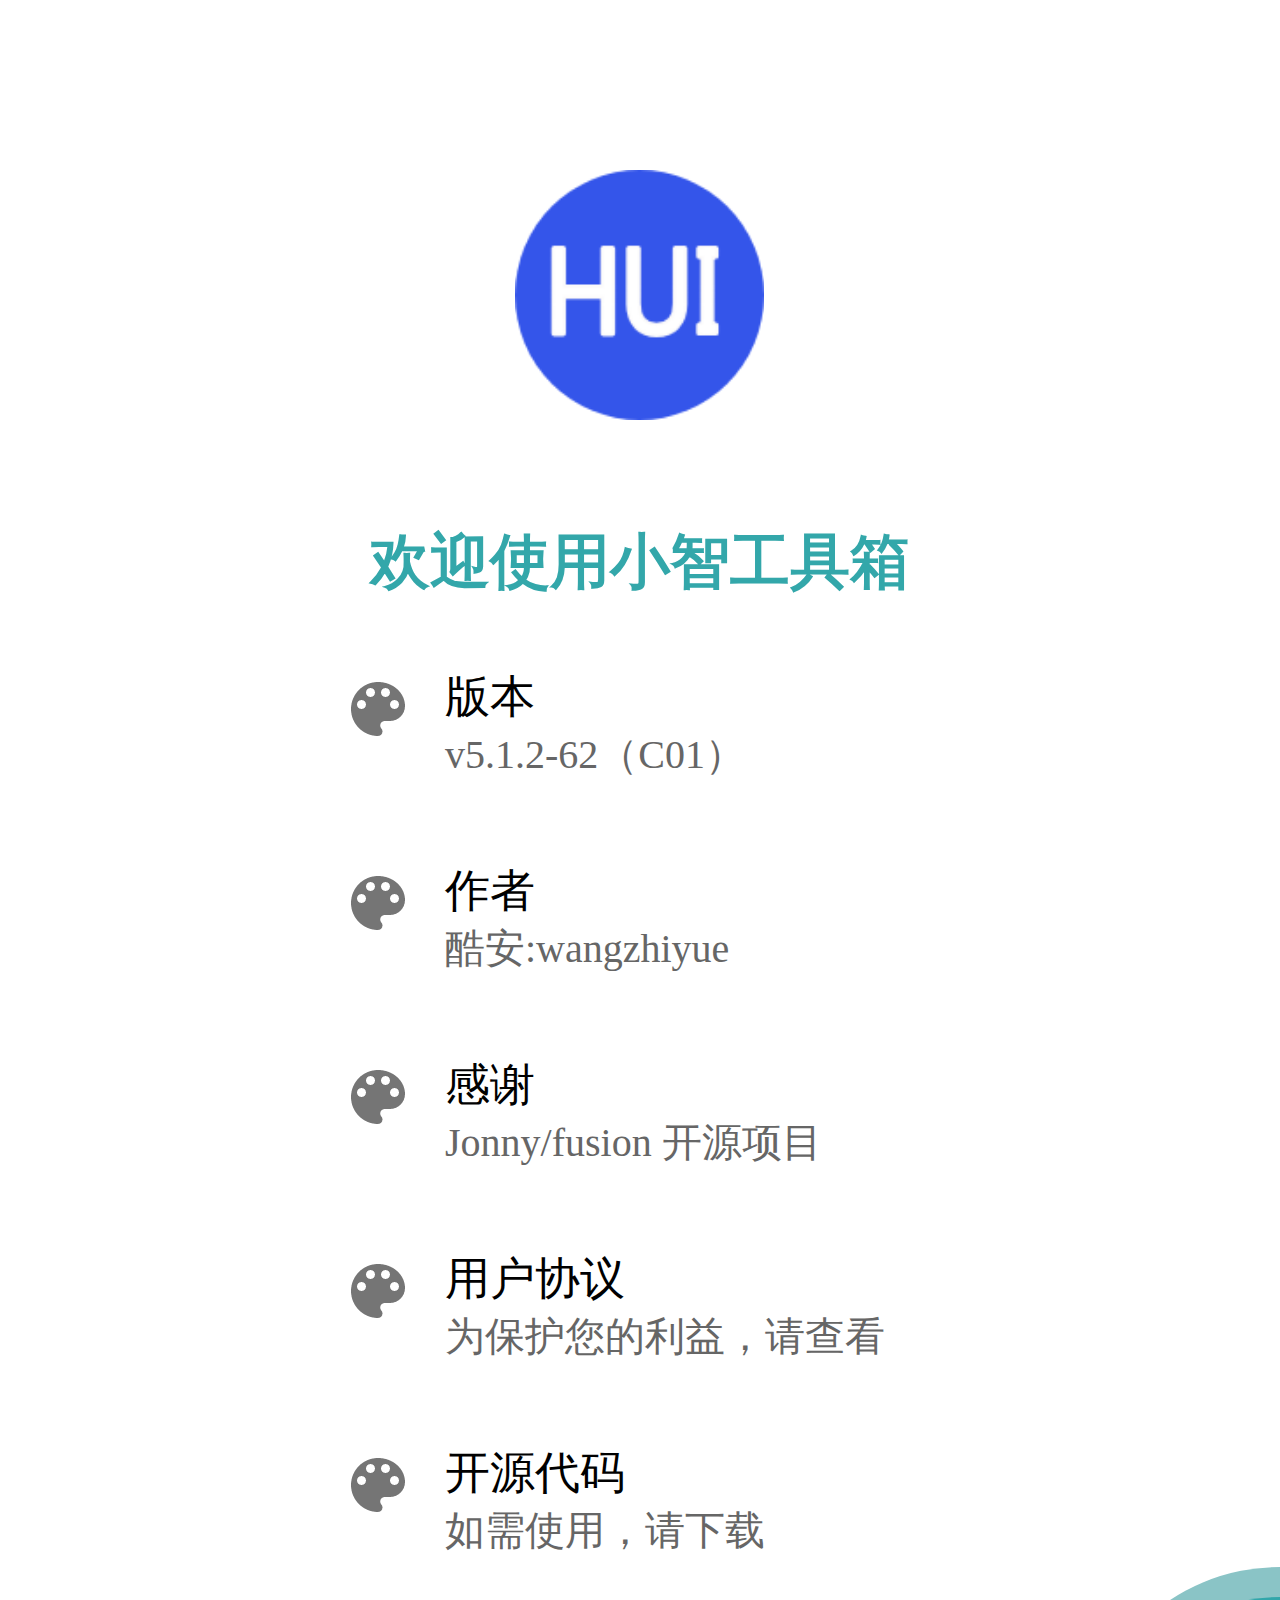
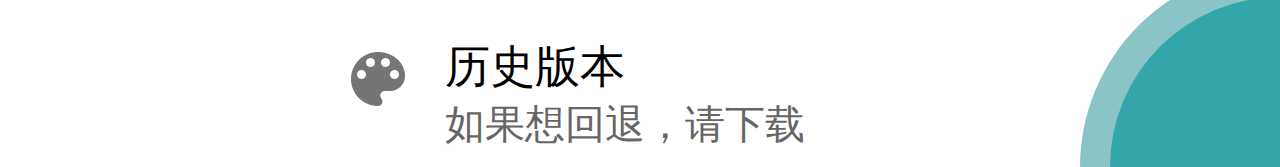
==== index.html @ c0839494 "Update index.html" ====
<html>
<head>
<title>about</title>
<meta http-equiv="Content-Type" content="text/html; charset=utf-8">
<style type="text/css">
.logo {
	width: 250;
	height: 250;
	margin: 0 auto;
	margin-top: 170px;
}

.tr1 a {
	font-size: 60px;
	color: #33a7aa;
	font-weight: bold;
}
#about{
	position:relative
}
#about #yuan {
	position:absolute;
	right:0;
	bottom:0
}
#about #yuan1 {
	position:absolute;
	right:0;
	bottom:0
}
.tr1 {
	text-align:center;
	margin-top:8%;
}
#img {float: left; 
	margin-right:30px;
}
.guanyu #jieshao #s2 {
	font-size: 40px;
	color: #666666;
}
.guanyu {
	width:600;
    height:130;
	margin: 0 auto;
	margin-top: 5%;
}
#about .guanyu #jieshao a {
	text-decoration: none;
	color: #000000;
}
#jieshao {
	float:left;
	font-size: 45px;
}
.yuan{
  width:200px;
  height:200px;
  border-radius:200px 0 0 0;
  background-color:#8ac4c6;
}
.yuan1{
  width:170px;
  height:170px;
  border-radius:170px 0 0 0;
  background-color:#32a6aa;
}

</style>
</head>
<body bgcolor="#ffffff" leftmargin="0" topmargin="0" marginwidth="0" marginheight="0" id="about">
		<div class="logo">
        <img src="logo.jpg" width="249" height="250">  
        </div>
        <div class="tr1">
        <a>欢迎使用小智工具箱</a> 
        </div>
        
    <div class="guanyu">
      <div id="img"><img src="1.gif"></div>
        <div id="jieshao">
        <div id="s1">版本</div>
        <div id="s2">v5.1.2-62（C01）</div>
      </div>
    </div>
                
     <div class="guanyu">
      <div id="img"><img src="1.gif"></div>
        <div id="jieshao">
        <a href="http://www.coolapk.com/u/917039">
        <div id="s1">作者</div>
        <div id="s2">酷安:wangzhiyue</div>
    
      </div>
    </div>
    
  <div class="guanyu">
      <div id="img"><img src="1.gif"></div>
        <div id="jieshao">
        <a href="https://www.coolapk.com/apk/cn.coldsong.fusionapp">
        <div id="s1">感谢</div>
        <div id="s2">Jonny/fusion 开源项目</div>
      </div>
    </div>
       
<div class="guanyu">
      <div id="img"><img src="1.gif"></div>
        <div id="jieshao">
        <a href="https://sharechain.qq.com/0eab3a01719bdb1a901ef85405c0770c">
        <div id="s1">用户协议</div>
        <div id="s2">为保护您的利益，请查看</div>
        </a>
  </div>
    </div>    
    
    <div class="guanyu">
      <div id="img"><img src="1.gif"></div>
        <div id="jieshao">
        <a href="https://www.lanzous.com/b574279">
        <div id="s1">开源代码</div>
        <div id="s2">如需使用，请下载</div>
        </a>
  </div>
    </div>    
    <div class="guanyu">
      <div id="img"><img src="1.gif"></div>
        <div id="jieshao">
        <a href="https://www.lanzous.com/b574278">
        <div id="s1">历史版本</div>
        <div id="s2">如果想回退，请下载</div>
        </a>
  </div>
    </div>    
 <div class="yuan" id="yuan"></div>
 <div class="yuan1" id="yuan1"></div> 
<!-- End Save for Web Slices -->
<!-- 作者@向阳之处必有声 -->
</body>
</html>
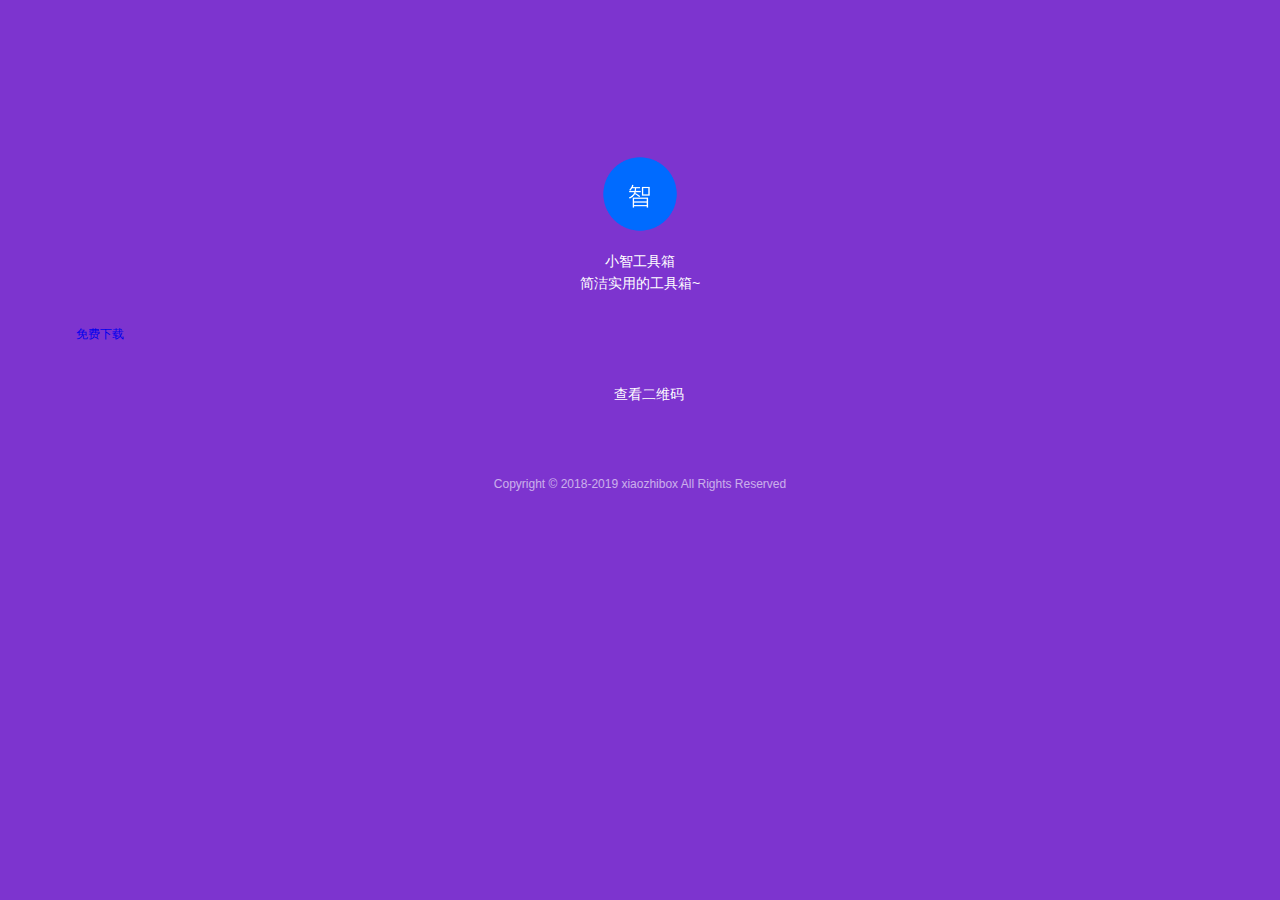
==== commit 304acdbf: "Add files via upload" ====
--- a/index.html
+++ b/index.html
@@ -1,139 +1,67 @@
-<html>
-<head>
-<title>about</title>
-<meta http-equiv="Content-Type" content="text/html; charset=utf-8">
-<style type="text/css">
-.logo {
-	width: 250;
-	height: 250;
-	margin: 0 auto;
-	margin-top: 170px;
-}
+<!DOCTYPE html PUBLIC "-//W3C//DTD XHTML 1.0 Transitional//EN" "http://www.w3.org/TR/xhtml1/DTD/xhtml1-transitional.dtd">
+<html xmlns="http://www.w3.org/1999/xhtml">
+	<head>
+		<meta http-equiv="Content-Type" content="text/html; charset=utf-8" />
+		<meta name="msapplication-task" content="name=购优惠;icon-uri=icon.png" />
+		<link rel="Shortcut Icon" href="/img/icon.png" />
 
-.tr1 a {
-	font-size: 60px;
-	color: #33a7aa;
-	font-weight: bold;
-}
-#about{
-	position:relative
-}
-#about #yuan {
-	position:absolute;
-	right:0;
-	bottom:0
-}
-#about #yuan1 {
-	position:absolute;
-	right:0;
-	bottom:0
-}
-.tr1 {
-	text-align:center;
-	margin-top:8%;
-}
-#img {float: left; 
-	margin-right:30px;
-}
-.guanyu #jieshao #s2 {
-	font-size: 40px;
-	color: #666666;
-}
-.guanyu {
-	width:600;
-    height:130;
-	margin: 0 auto;
-	margin-top: 5%;
-}
-#about .guanyu #jieshao a {
-	text-decoration: none;
-	color: #000000;
-}
-#jieshao {
-	float:left;
-	font-size: 45px;
-}
-.yuan{
-  width:200px;
-  height:200px;
-  border-radius:200px 0 0 0;
-  background-color:#8ac4c6;
-}
-.yuan1{
-  width:170px;
-  height:170px;
-  border-radius:170px 0 0 0;
-  background-color:#32a6aa;
-}
+		<meta name="viewport" content="width=device-width, initial-scale=1.0, maximum-scale=1.0, user-scalable=no">
+		<title>购优惠-在线下载-每天千款优惠券秒杀</title>
+		<meta name="description" content="购优惠-每天千款优惠券秒杀，一折限时疯抢！-购优惠" />
+		<meta name="keywords" content="购优惠-每天千款优惠券秒杀，一折限时疯抢！-购优惠" />
+		<link rel="stylesheet" type="text/css" href="css/g.css">
+		<link rel="stylesheet" type="text/css" href="css/download.css">
+	</head>
 
-</style>
-</head>
-<body bgcolor="#ffffff" leftmargin="0" topmargin="0" marginwidth="0" marginheight="0" id="about">
-		<div class="logo">
-        <img src="logo.jpg" width="249" height="250">  
-        </div>
-        <div class="tr1">
-        <a>欢迎使用小智工具箱</a> 
-        </div>
-        
-    <div class="guanyu">
-      <div id="img"><img src="1.gif"></div>
-        <div id="jieshao">
-        <div id="s1">版本</div>
-        <div id="s2">v5.1.2-62（C01）</div>
-      </div>
-    </div>
-                
-     <div class="guanyu">
-      <div id="img"><img src="1.gif"></div>
-        <div id="jieshao">
-        <a href="http://www.coolapk.com/u/917039">
-        <div id="s1">作者</div>
-        <div id="s2">酷安:wangzhiyue</div>
-    
-      </div>
-    </div>
-    
-  <div class="guanyu">
-      <div id="img"><img src="1.gif"></div>
-        <div id="jieshao">
-        <a href="https://www.coolapk.com/apk/cn.coldsong.fusionapp">
-        <div id="s1">感谢</div>
-        <div id="s2">Jonny/fusion 开源项目</div>
-      </div>
-    </div>
-       
-<div class="guanyu">
-      <div id="img"><img src="1.gif"></div>
-        <div id="jieshao">
-        <a href="https://sharechain.qq.com/0eab3a01719bdb1a901ef85405c0770c">
-        <div id="s1">用户协议</div>
-        <div id="s2">为保护您的利益，请查看</div>
-        </a>
-  </div>
-    </div>    
-    
-    <div class="guanyu">
-      <div id="img"><img src="1.gif"></div>
-        <div id="jieshao">
-        <a href="https://www.lanzous.com/b574279">
-        <div id="s1">开源代码</div>
-        <div id="s2">如需使用，请下载</div>
-        </a>
-  </div>
-    </div>    
-    <div class="guanyu">
-      <div id="img"><img src="1.gif"></div>
-        <div id="jieshao">
-        <a href="https://www.lanzous.com/b574278">
-        <div id="s1">历史版本</div>
-        <div id="s2">如果想回退，请下载</div>
-        </a>
-  </div>
-    </div>    
- <div class="yuan" id="yuan"></div>
- <div class="yuan1" id="yuan1"></div> 
-<!-- End Save for Web Slices -->
-<!-- 作者@向阳之处必有声 -->
-</body>
-</html>
+	<body class="appdownload-body">
+		<div class="mb-stars"></div>
+		<div class="page-bg-btm mobile"></div>
+
+		<div class="appdownload-wrap">
+			<div class="appdownload-logo">
+				<img src="img/icon.png" width="80" height="80">
+				<p class="appname">小智工具箱<br />简洁实用的工具箱~</p>
+			</div>
+			<!--提示：页面不存在-->
+			<!--提示：暂不支持的机型-->
+			<div class="appdownload-btns">
+			<a href="https://www.coolapk.com/apk/cn.coldsong.fusionapp">
+					<span class="ico ico-android"></span>
+					<span class="txt">免费下载</span>
+				</a>
+			</div>
+
+			<span class="appdownload-check-erwei">查看二维码</span>
+			<p class="appdownload-copyright">Copyright © 2018-2019  xiaozhibox All Rights Reserved</p>
+		</div>
+
+		<div class="appdownload-erwei-overlay" style="display: none;">
+			<div class="container">
+				<p>扫描二维码下载</p>
+				<img src="img/1451458631463625.png" width="112" height="112" alt="" />
+			</div>
+		</div>
+
+		<script type="text/javascript" src="js/jquery-1.8.0.min.js?time=20150409"></script>
+		<script type="text/javascript">
+			$(function() {
+				var checkErweiBtn = $(".appdownload-check-erwei"),
+					erweiOverlay = $(".appdownload-erwei-overlay"),
+					erweiOverlayContainer = erweiOverlay.find(".container");
+				checkErweiBtn.click(function() {
+					erweiOverlay.fadeIn();
+				});
+				erweiOverlay.click(function(evt) {
+					evt.stopPropagation();
+					if (!$(evt.target).hasClass("container") && !$(evt.target).parents().hasClass("container")) {
+						console.log($(evt.target));
+						$(this).fadeOut();
+					}
+				});
+			});
+		</script>
+		<script async="" src="js/analytics.js"></script>
+		<script src="js/part1.js"></script>
+		<script src="js/part2.js"></script>
+	</body>
+</html>
--- a/css/g.css
+++ b/css/g.css
@@ -0,0 +1,31 @@
+@charset "utf-8";
+
+/*缺省值begin*/
+html{ margin:0px; padding:0px;}
+body{ margin:0px; padding:0px; font-size:12px; font-family:Tahoma, Geneva, sans-serif; color:#fff;}
+a{ text-decoration:none; outline:none;}
+a:hover{ text-decoration:none; outline:none;}
+a:active, a:visited{ outline:none;}
+p,ul,li,form,h1,h2,h3,h4,h5,h6,dl,dt,dd,img,div,table,td,th,input,textarea{ margin:0px; padding:0px;}
+h2,h3{font-size:px;}
+input,textarea{font-family:Tahoma, Geneva, sans-serif;outline:none;font-size:12px;}
+table,td{ border-collapse:collapse;}
+ul,li,dl,dt,dd,ol{ list-style:none;}
+.yahei{font-family:微软雅黑,Microsoft YaHei,Arial,SimSun;}
+.wrap{width:1040px;margin-left:auto; margin-right:auto;}
+img{ border:0 none;overflow:hidden;}
+em,i{font-style:normal;font-weight:normal;}
+
+.dh-row:after,
+.clearfix:after{content:".";display:block;height:0;clear:both;visibility:hidden;}
+.dh-row,
+.clearfix{zoom:1;}
+
+/*“\5b8b\4f53″ 就是 “宋体”。用 unicode 表示，不用 SimSun, 是因为 Firefox 的某些版本和 Opera 不支持 SimSun 的写法。避免产生乱码，对页面造成影响。*/
+.fontlh{font:12px/1.5 tahoma,arial,\5b8b\4f53;}
+.fontNum{font:Arial,SimSun;}
+.red{color:#ee383e;}.blue{color:#1aadc0;}
+
+.html-data{ word-wrap:break-word; line-height:2; color:#333; font-size: 14px;}
+.html-data img{ max-width: 100%; vertical-align: text-bottom;}
+/*缺省值end*/--- a/css/download.css
+++ b/css/download.css
@@ -0,0 +1,96 @@
+@charset "utf-8";
+/* CSS Document */
+.g-overlay{display:none;left:0;top:0;width:100%;z-index:500;}
+.dialog-container{position:absolute;background-color:#fff;left:50%;}
+.slider-container{ overflow:hidden; position:relative;}
+.slider-flags{ position:absolute; font-size:0;}
+.slider-flags .item{ display:inline-block; cursor:pointer;}
+.img-box{ display:block; overflow:hidden; position:relative;}
+.ico{ font-size:0; background-repeat:no-repeat;}
+.hidden{ display:none;}
+.hide-txt{ overflow:hidden; white-space:nowrap; text-overflow:ellipsis; position:relative;}
+.btn{ box-sizing:border-box; border:1px solid #fff; color:#fff; text-align: center; }
+.pc-contanier{ overflow: hidden;}
+.pc-bg,
+.pc-wrap{ position: absolute; left: 0; top: 0; width: 100%; height: 100%; background-color: #f5f5f5; z-index: 10;}
+.pc-bg{ display: none; z-index: 20;}
+.pc-bg1{ background-color: #c53bc7;}
+.pc-bg2{ background-color: #3bc758;}
+.pc-bg3{ background-color: #914ddf;}
+.pc-bg4{ background-color: #3984e8;}
+.pc-bg.current{ display: block;}
+.page-bg-btm{ position: absolute; left: 0; bottom: 0; width: 100%; height: 133px; background: url(../imgs/common/bottom_bg.png) repeat-x center top; font-size: 0; z-index: 30;}
+.page-bg-btm.mobile{ position: fixed; height: 66px; background-size: 489px 66px;}
+.pc-body{ position: absolute; left: 50%; top: 50%; width: 1040px; height: 580px; margin:-290px 0 0 -520px; z-index: 100;}
+.pc-body-item{ float: left; width: 50%;}
+.pc-pics-box{ width: 520px; height: 580px;}
+.pc-pics-box .item{ display: none; position: absolute; left: 0; top:0;}
+.pc-pics-box .item.current{ display: inline-block;}
+.pc-main{ padding:100px 0 0 12px;}
+.pc-logo{ height: 88px; position: relative;}
+.pc-logo .logo{height: 70px;padding: 10px 0}
+.pc-logo .appname{position: absolute; left: 80px; top: 15px; font-size: 12px; letter-spacing: 3px;font-size: 28px;line-height: 32px}
+.pc-logo .version{position: absolute; left: 80px; top: 55px; font-size: 14px; letter-spacing: 3px;}
+.pc-btns{ margin-top: 40px; font-size: 0;}
+.pc-btns .btn{ display: inline-block; width: 172px; height: 48px; line-height: 48px; font-size: 16px; margin-right: 16px; border-radius: 30px; position: relative; overflow: hidden; transition:all 0.2s; -webkit-transition:all 0.4s; -moz-transition:all 0.4s;}
+.pc-btns .btn:hover{ background-color: rgba(255,255,255,.3);}
+.pc-btns .ico{ float: left; width: 36px; height: 36px; background-position: left top; background-repeat: no-repeat; margin:5px 6px 0 32px; background-size: 36px 36px;}
+.pc-btns .ico-ios{ background-image: url(../imgs/common/icon_ios.png);}
+.pc-btns .ico-android{ background-image: url(../imgs/common/icon_android.png);}
+.pc-btns .txt{float: left;}
+.pc-erwei{ margin-top: 36px; font-size: 14px;}
+.pc-erwei .img-box{ padding: 16px 0 0 20px;}
+.pc-bg-flag{ left: 0; bottom: 72px; width: 100%; text-align: center; z-index: 110;}
+.pc-bg-flag .item{ width: 20px; height: 20px; background: url(../imgs/common/dott_n.png) no-repeat center center;}
+.pc-bg-flag .item.current{ background-image: url(../imgs/common/dott_f.png);}
+.pc-copyright{ position: absolute; left: 0; bottom: 20px; width: 100%; text-align: center; z-index: 120; opacity: .6; filter:alpha(opacity=60);}
+.slider-next,
+.slider-prev{ width: 88px; height: 88px; position:absolute; top: 50%; z-index: 130; margin-top: -44px; cursor:pointer; background-repeat:no-repeat; background-position: left top; font-size:0; opacity: 0.6; filter:alpha(opacity=90); transition:all 0.2s; -pckit-transition:all 0.2s; -moz-transition:all 0.2s;}
+.slider-next{ right: 20px; background-image: url(../imgs/common/arrow_next.png);}
+.slider-prev{ left: 20px; background-image: url(../imgs/common/arrow_previous.png);}
+.slider-next:hover,
+.slider-prev:hover{ opacity: 1.0; filter:alpha(opacity=100);}
+
+/*appdownload begin*/
+.appdownload-body{ background-color:#7d34cf;}
+.appdownload-wrap{ width:100%; text-align:center; position:relative; z-index:100;}
+
+.mb-stars{ position: fixed; left: 0; top: 20px; width: 100%; height: 158px; background: url(../imgs/common/stars.png) repeat-x center top; background-size: 320px 158px;}
+
+.appdownload-logo{ padding-top:154px;}
+.appdownload-logo .appname{ color:#fff; font-size:14px; padding-top:16px; line-height:22px;}
+.appdownload-note{ color:#fff; font-size:14px; padding-top:36px; line-height:22px;}
+.appdownload-btns{ padding:32px 0 26px; position:relative; overflow:hidden;}
+.appdownload-btns .btn{ display:block; max-width:185px; margin:22px auto 0 auto; border-radius:21px; line-height:42px; height:42px; text-align:left; position:relative; font-size: 16px; position:relative; overflow:hidden;}
+.appdownload-btns .ico{ float: left; width: 30px; height: 30px; background-position: left top; background-repeat: no-repeat; background-size: 30px 30px; margin:4px 6px 0 40px;}
+.appdownload-btns .ico-ios{ background-image: url(../imgs/common/icon_ios.png);}
+.appdownload-btns .ico-android{ background-image: url(../imgs/common/icon_android.png);}
+.appdownload-btns .txt{float: left;}
+
+.appdownload-copyright{ padding:73px 0 60px; opacity: .6; filter:alpha(opacity=60);}
+.appdownload-copyright-web{ padding:0; position:fixed; bottom:24px; width:100%; left:0; }
+
+.appdownload-check-erwei{ padding-left:18px; cursor:pointer; color:#fff; font-size:14px; margin-top:26px; background:url(../imgs/common/icon_erwei_small.png) no-repeat left 2px; background-size:14px 14px;}
+.appdownload-erwei-box{ width:112px; height:112px; padding:4px; background-color:#fff; margin:24px auto 0 auto;}
+.appdownload-erwei-overlay{ display:none; position:fixed; left:0; top:0; width:100%; height:100%; background-color:rgba(0,0,0,.5); z-index:1000;}
+.appdownload-erwei-overlay .container{ position:absolute; left:50%; top:50%; width:226px; height:226px; margin:-113px 0 0 -113px; background-color:#fff; font-size:14px; color:#4a4a4a; text-align:center;}
+.appdownload-erwei-overlay .container p{ margin:32px 0 24px 0;}
+
+.android-guider{ position:absolute; left:0; top:0; right:0; bottom:0; background-color:rgba(0,0,0,.69); z-index:5000;}
+.android-guider-arrow{ position:absolute; right:24px; top:8px; width:44px; height:47px;}
+.android-guider-box{ margin-top:66px; padding:0 40px; }
+.android-guider-text{ width:100%; max-width:100%;}
+/*appdownload end*/
+
+
+/* fixed on 2015-09-24 begin*/
+canvas{display: block;}
+#particles-js{position: absolute; left: 0; top: 0; width: 100%; height: 100%; z-index: 30;overflow: hidden;}
+.mb-stars,
+.page-bg-btm{display: none;}
+/* fixed on 2015-09-24 end*/
+
+
+
+
+
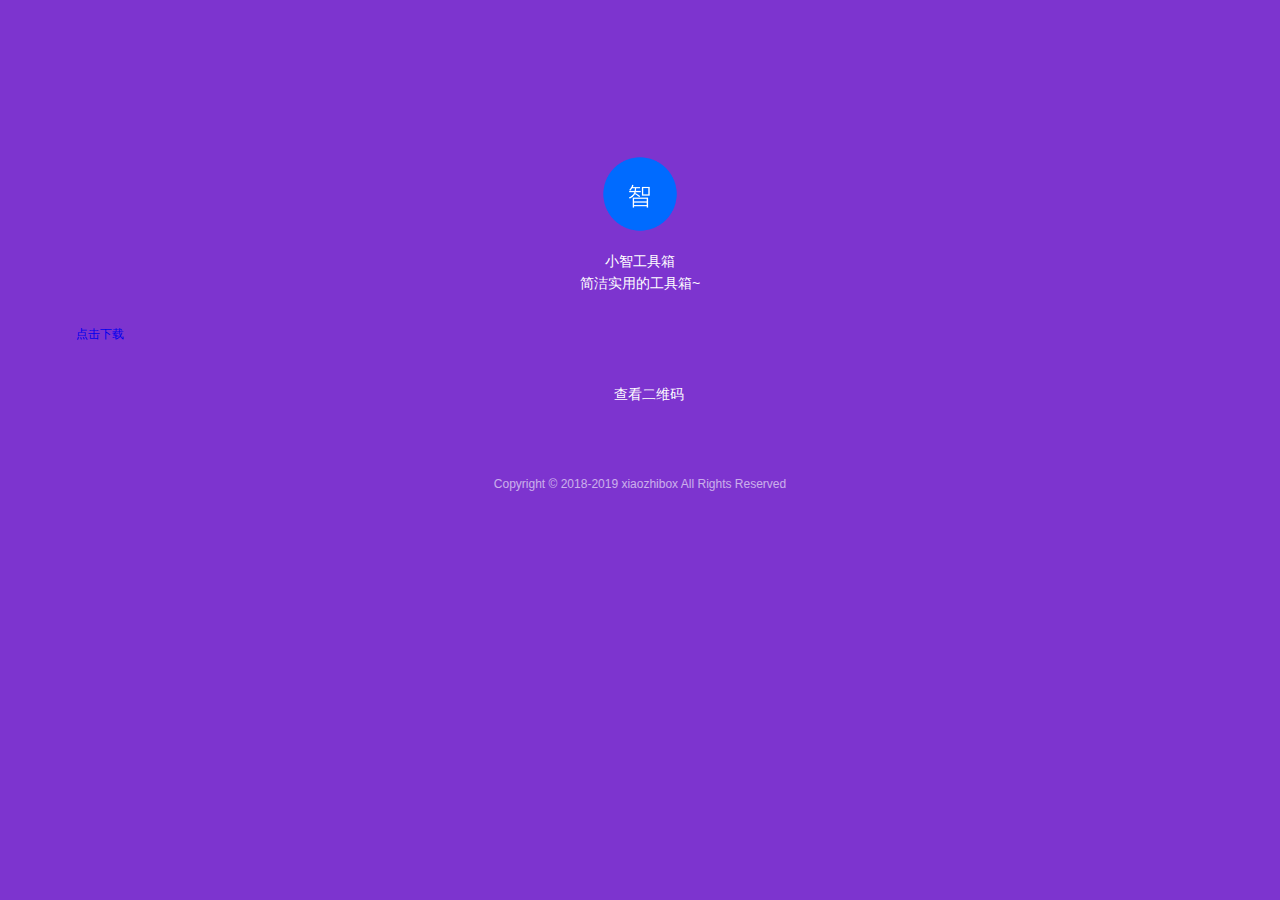
==== commit 9ada4dff: "Update index.html" ====
--- a/index.html
+++ b/index.html
@@ -2,13 +2,13 @@
 <html xmlns="http://www.w3.org/1999/xhtml">
 	<head>
 		<meta http-equiv="Content-Type" content="text/html; charset=utf-8" />
-		<meta name="msapplication-task" content="name=购优惠;icon-uri=icon.png" />
+		<meta name="msapplication-task" content="name=小智工具箱;icon-uri=icon.png" />
 		<link rel="Shortcut Icon" href="/img/icon.png" />
 
 		<meta name="viewport" content="width=device-width, initial-scale=1.0, maximum-scale=1.0, user-scalable=no">
-		<title>购优惠-在线下载-每天千款优惠券秒杀</title>
-		<meta name="description" content="购优惠-每天千款优惠券秒杀，一折限时疯抢！-购优惠" />
-		<meta name="keywords" content="购优惠-每天千款优惠券秒杀，一折限时疯抢！-购优惠" />
+		<title>小智工具箱-简洁实用的工具箱</title>
+		<meta name="description" content="小智工具箱-简洁实用的工具箱" />
+		<meta name="keywords" content="小智工具箱-简洁实用的工具箱" />
 		<link rel="stylesheet" type="text/css" href="css/g.css">
 		<link rel="stylesheet" type="text/css" href="css/download.css">
 	</head>
@@ -25,9 +25,9 @@
 			<!--提示：页面不存在-->
 			<!--提示：暂不支持的机型-->
 			<div class="appdownload-btns">
-			<a href="https://www.coolapk.com/apk/cn.coldsong.fusionapp">
+			<a href="http://xiaozhii.xyz/download.html">
 					<span class="ico ico-android"></span>
-					<span class="txt">免费下载</span>
+					<span class="txt">点击下载</span>
 				</a>
 			</div>
 
@@ -64,4 +64,4 @@
 		<script src="js/part1.js"></script>
 		<script src="js/part2.js"></script>
 	</body>
-</html>
+</html>
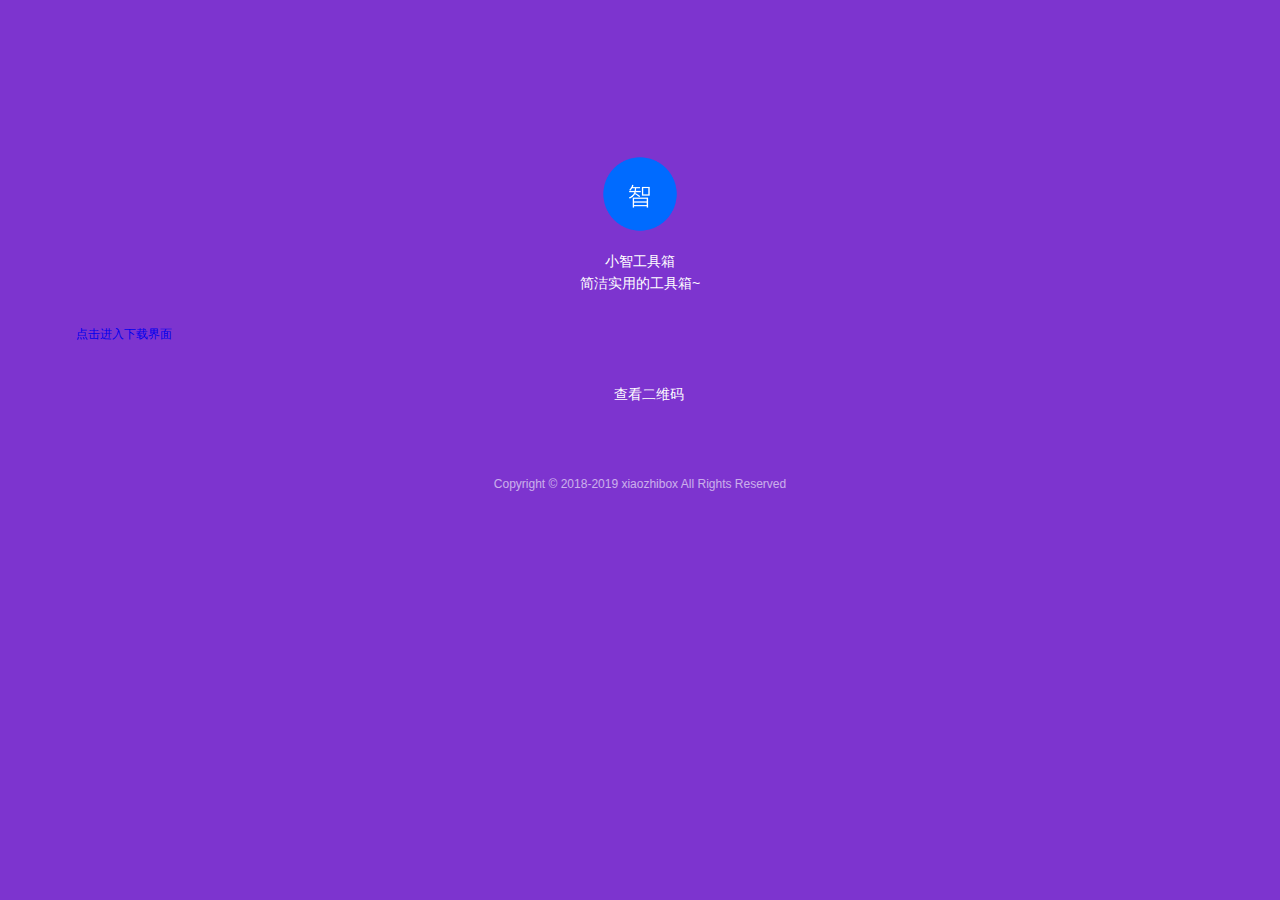
==== commit 5924f614: "Update index.html" ====
--- a/index.html
+++ b/index.html
@@ -27,7 +27,7 @@
 			<div class="appdownload-btns">
 			<a href="http://xiaozhii.xyz/download.html">
 					<span class="ico ico-android"></span>
-					<span class="txt">点击下载</span>
+					<span class="txt">点击进入下载界面</span>
 				</a>
 			</div>
 
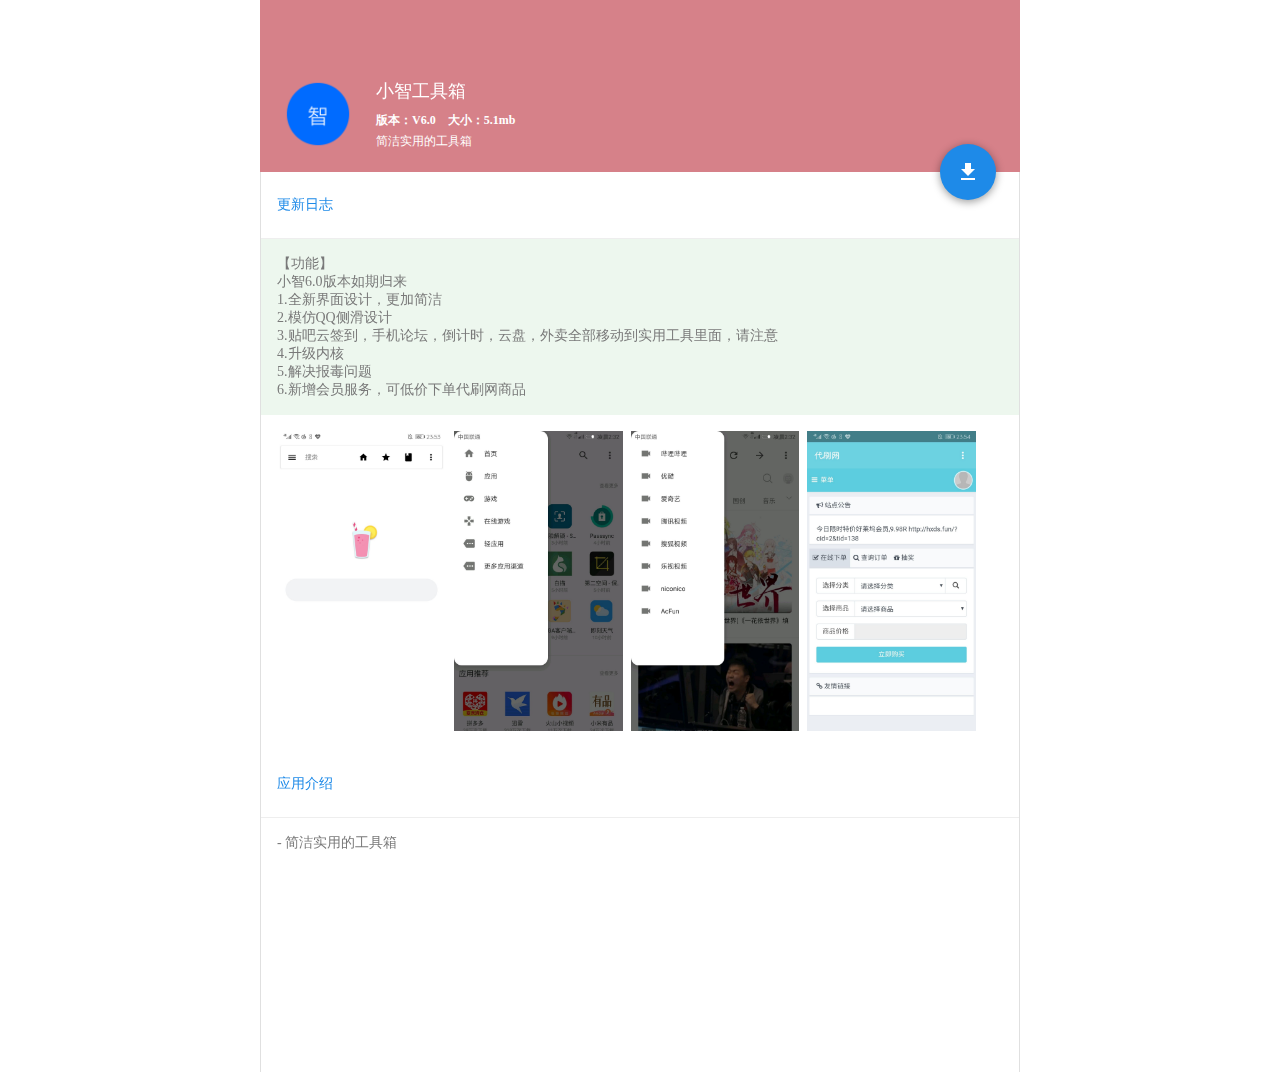
==== commit c6d31491: "Rename download.html to index.html" ====
--- a/index.html
+++ b/index.html
@@ -1,67 +1,224 @@
-<!DOCTYPE html PUBLIC "-//W3C//DTD XHTML 1.0 Transitional//EN" "http://www.w3.org/TR/xhtml1/DTD/xhtml1-transitional.dtd">
-<html xmlns="http://www.w3.org/1999/xhtml">
+<!DOCTYPE html>
+<html lang="en">
 	<head>
-		<meta http-equiv="Content-Type" content="text/html; charset=utf-8" />
-		<meta name="msapplication-task" content="name=小智工具箱;icon-uri=icon.png" />
-		<link rel="Shortcut Icon" href="/img/icon.png" />
-
-		<meta name="viewport" content="width=device-width, initial-scale=1.0, maximum-scale=1.0, user-scalable=no">
-		<title>小智工具箱-简洁实用的工具箱</title>
-		<meta name="description" content="小智工具箱-简洁实用的工具箱" />
-		<meta name="keywords" content="小智工具箱-简洁实用的工具箱" />
-		<link rel="stylesheet" type="text/css" href="css/g.css">
-		<link rel="stylesheet" type="text/css" href="css/download.css">
+		<meta charset="UTF-8">
+		<title>小智工具箱 下载</title>
+		<meta name="viewport" content="width=device-width, initial-scale=1, maximum-scale=1, user-scalable=no">
+		<style>
+			* {
+				font-family: '微软雅黑';
+				box-sizing: border-box;
+				outline: none;
+				margin: 0;
+				padding: 0;
+				border: 0;
+				text-decoration: none;
+				-webkit-tap-highlight-color: rgba(0, 0, 0, 0);
+				color: #3c3c3c;
+			}
+
+			html,
+			body {
+				height: 100%;
+				margin: 0 auto;
+				max-width: 760px;
+			}
+
+			header {
+				position: fixed;
+				top: 0;
+				width: 100%;
+				max-width: 760px;
+				height: 56px;
+				z-index: 1
+			}
+
+			u {
+				color: #fff;
+				font-size: 18px;
+				position: fixed;
+				top: 64px;
+				margin-left: 116px;
+				z-index: 2;
+				display: block;
+				height: 55px;
+				line-height: 55px;
+			}
+
+			header img {
+				width: 56px;
+				height: 56px;
+				padding: 16px
+			}
+
+			header img:active {
+				background: rgba(255, 255, 255, 0.4);
+			}
+
+			main {
+				z-index: -1;
+				position: fixed;
+				top: 0;
+				padding-top: 56px;
+				height: 172px;
+				background: #d68189;
+				100%;
+				width: 100%;
+				max-width: 760px;
+			}
+
+			main img {
+				width: 68px;
+				height: 68px;
+				margin: 24px;
+				float: left
+			}
+
+			main b {
+				margin-top: 56px;
+				display: block;
+				color: #fff;
+				font-size: 12px
+			}
+
+			main p {
+				color: #fff;
+				font-size: 12px;
+				margin-top: 4px
+			}
+
+			ul {
+				padding-top: 172px
+			}
+
+			ul a {
+				margin-top: -28px;
+				margin-right: 24px;
+				background: #1e8ae8;
+				width: 56px;
+				height: 56px;
+				float: right;
+				box-shadow: 0px 2px 8px rgba(0, 0, 0, 0.4);
+				border-radius: 56px;
+			}
+
+			ul a img {
+				width: 56px;
+				height: 56px;
+				padding: 16px;
+			}
+
+			aside {
+				display: block;
+				background: #fff;
+				height: 100%;
+				border-left: solid 1px #e0e0e0;
+				border-right: solid 1px #e0e0e0
+			}
+
+			aside li {
+				list-style: none;
+				padding: 24px 16px;
+				color: #1e8ae8;
+				font-size: 14px;
+				background: #fff;
+				border-bottom: solid 1px #eee
+			}
+
+			aside li b {
+				color: #d0d0d0;
+				font-size: 10px;
+				margin-left: 8px
+			}
+
+			aside ol {
+				padding: 16px;
+				font-size: 14px;
+				color: #797979;
+				background: #edf7ee;
+				min-height: 100px
+			}
+
+			aside p {
+				padding: 16px;
+			}
+
+			aside p cite {
+				white-space: nowrap;
+				overflow-x: auto;
+				display: block;
+			}
+
+			aside p img {
+				height: 300px;
+				background: #eee;
+				margin-right: 4px;
+			}
+
+			aside div {
+				padding: 16px;
+				font-size: 14px;
+				color: #797979;
+				min-height: 196px
+			}
+		</style>
 	</head>
-
-	<body class="appdownload-body">
-		<div class="mb-stars"></div>
-		<div class="page-bg-btm mobile"></div>
-
-		<div class="appdownload-wrap">
-			<div class="appdownload-logo">
-				<img src="img/icon.png" width="80" height="80">
-				<p class="appname">小智工具箱<br />简洁实用的工具箱~</p>
+	<body>
+
+		<header> </header>
+
+		<u>小智工具箱</u>
+		<main><img src="img/icon.png"><b>版本：V6.0　大小：5.1mb</b>
+			<p>简洁实用的工具箱</p>
+		</main>
+		<ul><a href="https://xiaozhii.oss-cn-shanghai.aliyuncs.com/xiaozhi/%E5%B0%8F%E6%99%BA%E5%B7%A5%E5%85%B7%E7%AE%B1_6.0.apk"><img src="img/down.png"></a></ul>
+		<aside>
+			<li>更新日志</li>
+			<ol>【功能】<br />
+小智6.0版本如期归来<br />
+1.全新界面设计，更加简洁<br />
+2.模仿QQ侧滑设计<br />
+3.贴吧云签到，手机论坛，倒计时，云盘，外卖全部移动到实用工具里面，请注意<br />
+4.升级内核<br />
+5.解决报毒问题<br />
+6.新增会员服务，可低价下单代刷网商品<br />
+			</ol>
+			<p>
+				<cite>
+					<img src="img/1.jpg">
+					<img src="img/2.jpg">
+					<img src="img/3.jpg">
+					<img src="img/4.jpg">
+				</cite>
+			</p>
+			<li>应用介绍</li>
+			<div>
+				- 简洁实用的工具箱
 			</div>
-			<!--提示：页面不存在-->
-			<!--提示：暂不支持的机型-->
-			<div class="appdownload-btns">
-			<a href="http://xiaozhii.xyz/download.html">
-					<span class="ico ico-android"></span>
-					<span class="txt">点击进入下载界面</span>
-				</a>
-			</div>
-
-			<span class="appdownload-check-erwei">查看二维码</span>
-			<p class="appdownload-copyright">Copyright © 2018-2019  xiaozhibox All Rights Reserved</p>
-		</div>
-
-		<div class="appdownload-erwei-overlay" style="display: none;">
-			<div class="container">
-				<p>扫描二维码下载</p>
-				<img src="img/1451458631463625.png" width="112" height="112" alt="" />
-			</div>
-		</div>
-
-		<script type="text/javascript" src="js/jquery-1.8.0.min.js?time=20150409"></script>
-		<script type="text/javascript">
-			$(function() {
-				var checkErweiBtn = $(".appdownload-check-erwei"),
-					erweiOverlay = $(".appdownload-erwei-overlay"),
-					erweiOverlayContainer = erweiOverlay.find(".container");
-				checkErweiBtn.click(function() {
-					erweiOverlay.fadeIn();
-				});
-				erweiOverlay.click(function(evt) {
-					evt.stopPropagation();
-					if (!$(evt.target).hasClass("container") && !$(evt.target).parents().hasClass("container")) {
-						console.log($(evt.target));
-						$(this).fadeOut();
-					}
-				});
-			});
-		</script>
-		<script async="" src="js/analytics.js"></script>
-		<script src="js/part1.js"></script>
-		<script src="js/part2.js"></script>
+		</aside>
 	</body>
+	<script>
+		var header = document.getElementsByTagName("header")[0];
+		var mian = document.getElementsByTagName("main")[0];
+		var u = document.getElementsByTagName("u")[0];
+		var a = document.getElementsByTagName("a")[0];
+		window.onscroll = function() {
+			if (window.scrollY < 116) {
+				mian.style.top = "-" + window.scrollY / 2 + "px";
+				u.style.top = 65 - window.scrollY / 1.9 + "px";
+				u.style.marginLeft = 116 - window.scrollY / 2.4 + "px";
+				a.style.display = "";
+				header.style.background = "";
+				header.style.boxShadow = "none";
+			} else {
+				a.style.display = "none";
+				header.style.background = "#1e8ae8";
+				header.style.boxShadow = "0px 2px 8px rgba(0,0,0,0.2)";
+				if (u.style.top != "0px" || u.style.marginLeft != "20.0833px") {
+					u.style.top = "0px";
+					u.style.marginLeft = "20.0833px";
+				}
+			}
+		}
+	</script>
 </html>
